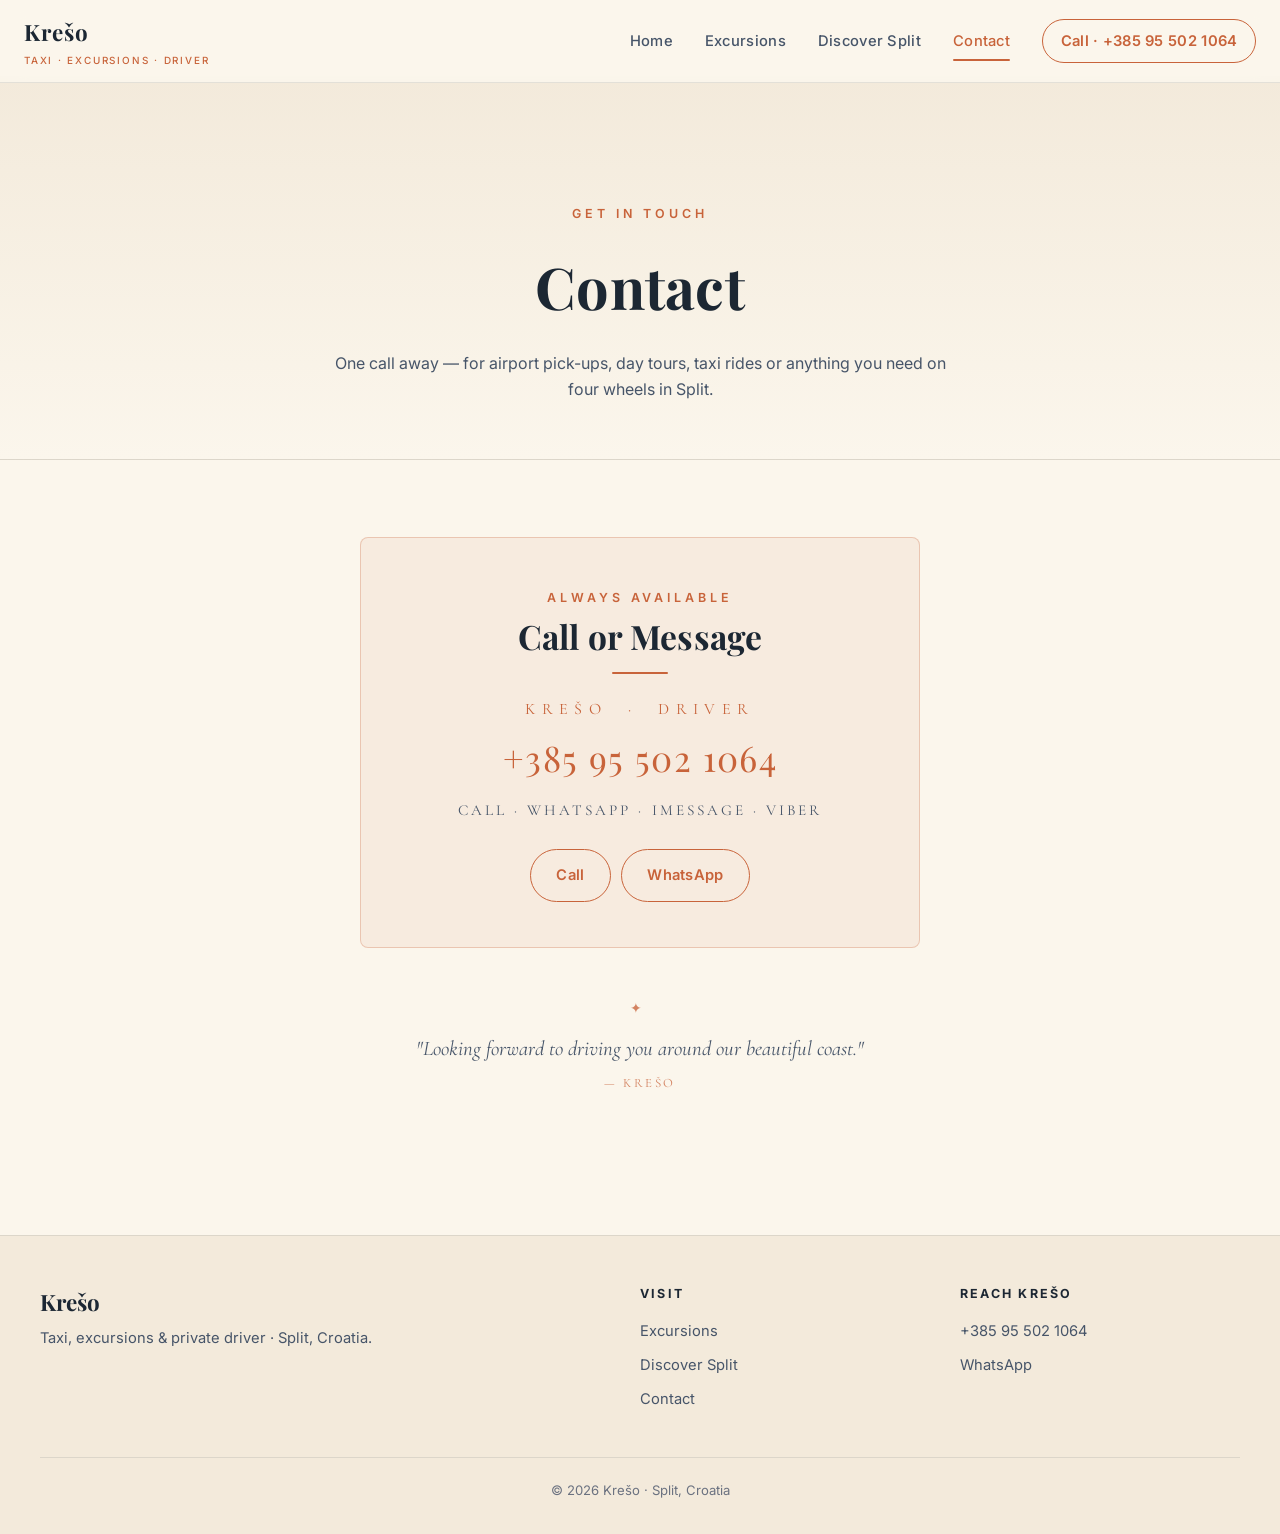
==== contact.html @ 5786f4ac "V1" ====
<!DOCTYPE html>
<html lang="en">
<head>
<meta charset="UTF-8">
<meta name="viewport" content="width=device-width, initial-scale=1.0">
<title>Contact — Krešo · Private Driver, Tours &amp; Taxi · Split</title>
<meta name="description" content="Get in touch with Krešo — your private driver, tour guide and taxi in Split, Croatia.">
<link rel="preconnect" href="https://fonts.googleapis.com">
<link rel="preconnect" href="https://fonts.gstatic.com" crossorigin>
<link href="https://fonts.googleapis.com/css2?family=Inter:wght@400;500;600;700&family=Playfair+Display:ital,wght@0,400;0,600;0,700;1,400&family=Cormorant+Garamond:ital,wght@0,300;0,400;1,300;1,400&display=swap" rel="stylesheet">
<link rel="stylesheet" href="assets/css/styles.css">
</head>
<body style="padding-top: 76px;">

<!-- ─────────── NAVIGATION ─────────── -->
<nav class="nav">
  <div class="nav-inner">
    <a href="index.html" class="nav-brand">Krešo<small>Taxi · Excursions · Driver</small></a>
    <button class="nav-toggle" aria-label="Menu">☰</button>
    <ul class="nav-links">
      <li><a href="index.html">Home</a></li>
      <li><a href="index.html#offers">Excursions</a></li>
      <li><a href="split.html">Discover Split</a></li>
      <li><a href="contact.html">Contact</a></li>
      <li><a href="tel:+385955021064" class="nav-cta">Call · +385 95 502 1064</a></li>
    </ul>
  </div>
</nav>

<!-- ─────────── PAGE HEAD ─────────── -->
<header class="page-head">
  <span class="eyebrow">Get in Touch</span>
  <h1>Contact</h1>
  <p>One call away — for airport pick-ups, day tours, taxi rides or anything you need on four wheels in Split.</p>
</header>

<!-- ─────────── CONTACT CARD ─────────── -->
<section class="section">
  <div class="container">
    <div style="max-width: 560px; margin: 0 auto;">

      <!-- Phone card -->
      <div class="text-center" style="padding: 2.8rem 1.8rem; border: 1px solid var(--accent-faint); border-radius: 8px; background: var(--accent-bg);">
        <span class="eyebrow">Always Available</span>
        <h2 class="section-heading" style="margin-top: 0.5rem; font-size: clamp(1.5rem, 2.8vw, 2.1rem);">Call or Message</h2>
        <div class="divider"></div>

        <p style="margin-top: 1.4rem; font-family: 'Cormorant Garamond', serif; color: var(--accent); font-size: 1rem; letter-spacing: 0.4em; text-transform: uppercase;">Krešo &nbsp;·&nbsp; Driver</p>
        <div style="margin-top: 0.4rem; font-family: 'Playfair Display', serif; font-size: clamp(1.5rem, 3.4vw, 2.2rem); color: var(--accent); letter-spacing: 0.04em;">
          <a href="tel:+385955021064" style="color: var(--accent);">+385 95 502 1064</a>
        </div>
        <p style="margin-top: 0.7rem; font-family: 'Cormorant Garamond', serif; color: var(--text-dim); font-size: 0.95rem; letter-spacing: 0.2em; text-transform: uppercase;">
          Call · WhatsApp · iMessage · Viber
        </p>

        <div style="margin-top: 1.6rem; display: flex; gap: 0.6rem; justify-content: center; flex-wrap: wrap;">
          <a href="tel:+385955021064" class="btn">Call</a>
          <a href="https://wa.me/385955021064" target="_blank" rel="noopener" class="btn">WhatsApp</a>
        </div>
      </div>

    </div>

    <!-- Closing line -->
    <div class="text-center" style="margin-top: 3rem;">
      <div class="ornament">✦</div>
      <p class="italic" style="font-size: clamp(1.05rem, 1.8vw, 1.3rem); color: var(--text-dim); max-width: 620px; margin: 0.8rem auto 0; line-height: 1.5;">
        "Looking forward to driving you around our beautiful coast."
      </p>
      <p style="margin-top: 0.6rem; color: var(--accent-dim); letter-spacing: 0.2em; text-transform: uppercase; font-size: 0.8rem; font-family: 'Cormorant Garamond', serif;">
        — Krešo
      </p>
    </div>
  </div>
</section>

<!-- ─────────── FOOTER ─────────── -->
<footer class="footer">
  <div class="footer-inner">
    <div>
      <div class="footer-brand-name">Krešo</div>
      <div class="footer-tagline">Taxi, excursions &amp; private driver · Split, Croatia.</div>
    </div>
    <div>
      <div class="footer-h">Visit</div>
      <ul>
        <li><a href="index.html#offers">Excursions</a></li>
        <li><a href="split.html">Discover Split</a></li>
        <li><a href="contact.html">Contact</a></li>
      </ul>
    </div>
    <div>
      <div class="footer-h">Reach Krešo</div>
      <ul>
        <li><a href="tel:+385955021064">+385 95 502 1064</a></li>
        <li><a href="https://wa.me/385955021064" target="_blank" rel="noopener">WhatsApp</a></li>
      </ul>
    </div>
  </div>
  <div class="footer-bottom">© <span id="yr">2026</span> Krešo · Split, Croatia</div>
</footer>

<script src="assets/js/main.js"></script>
<script>document.getElementById('yr').textContent = new Date().getFullYear();</script>
</body>
</html>
---- assets/css/styles.css ----
/* ═══════════════════════════════════════════════════════════
   KREŠO — Taxi · Excursions · Offers   ·  Light Mediterranean
   ═══════════════════════════════════════════════════════════ */

:root {
  /* ── Palette ─────────────────────────────────────────────── */
  --bg:           #fbf6ec;           /* warm sunlit cream */
  --bg-soft:      #f3eadb;           /* deeper wheat */
  --bg-card:      #ffffff;
  --bg-deep:      #e9dcc4;

  --text:         #1c2733;           /* deep slate */
  --text-dim:     #475569;
  --text-faint:   #6b7280;
  --text-soft:    #93a1b1;

  --accent:       #c8633a;           /* terracotta — Dalmatian roof */
  --accent-bright:#db7a4d;
  --accent-dark:  #a14d2c;
  --accent-dim:   rgba(200, 99, 58, 0.78);
  --accent-faint: rgba(200, 99, 58, 0.28);
  --accent-bg:    rgba(200, 99, 58, 0.07);

  --blue:         #1e5a8a;           /* Adriatic deep blue */
  --blue-bright:  #2a7ab8;
  --blue-dim:     rgba(30, 90, 138, 0.85);
  --blue-faint:   rgba(30, 90, 138, 0.20);
  --blue-bg:      rgba(30, 90, 138, 0.07);

  --warm:         #e0a039;           /* sun-amber */

  --border:        rgba(28, 39, 51, 0.10);
  --border-strong: rgba(28, 39, 51, 0.18);

  --nav-bg:        rgba(251, 246, 236, 0.88);
  --nav-bg-scroll: rgba(251, 246, 236, 0.96);

  --shadow-sm: 0 1px 3px rgba(28, 39, 51, 0.06), 0 1px 2px rgba(28, 39, 51, 0.04);
  --shadow-md: 0 4px 12px rgba(28, 39, 51, 0.08), 0 2px 4px rgba(28, 39, 51, 0.04);
  --shadow-lg: 0 12px 28px rgba(28, 39, 51, 0.10), 0 4px 8px rgba(28, 39, 51, 0.05);

  /* Backwards-compatible aliases used by Discover Split components */
  --gold:         var(--accent);
  --gold-bright:  var(--accent-bright);
  --gold-dim:     var(--accent-dim);
  --gold-faint:   var(--accent-faint);
  --gold-bg:      var(--accent-bg);
}

*, *::before, *::after { box-sizing: border-box; margin: 0; padding: 0; }

html { scroll-behavior: smooth; }

body {
  background: var(--bg);
  color: var(--text);
  font-family: 'Inter', 'Helvetica Neue', sans-serif;
  font-weight: 400;
  line-height: 1.65;
  -webkit-font-smoothing: antialiased;
  -moz-osx-font-smoothing: grayscale;
  min-height: 100vh;
  overflow-x: clip;
}

img { max-width: 100%; display: block; height: auto; }
a { color: var(--accent); text-decoration: none; transition: color 0.2s; }
a:hover { color: var(--accent-bright); }

/* ─── Typography ─── */
.brand-display {
  font-family: 'Playfair Display', Georgia, serif;
  font-weight: 700;
  letter-spacing: 0.04em;
  line-height: 1.05;
  color: var(--text);
}
.eyebrow {
  font-family: 'Inter', sans-serif;
  font-weight: 600;
  letter-spacing: 0.32em;
  text-transform: uppercase;
  color: var(--accent);
  font-size: 0.78rem;
}
.section-heading {
  font-family: 'Playfair Display', Georgia, serif;
  font-weight: 700;
  color: var(--text);
  letter-spacing: 0.005em;
  line-height: 1.15;
  font-size: clamp(1.7rem, 3.8vw, 2.8rem);
}
.section-sub {
  font-family: 'Inter', sans-serif;
  font-weight: 400;
  font-size: clamp(0.95rem, 1.5vw, 1.05rem);
  letter-spacing: 0.02em;
  color: var(--text-dim);
  margin-top: 0.7rem;
  max-width: 560px;
  margin-left: auto;
  margin-right: auto;
}
.body-text {
  font-size: clamp(1rem, 1.2vw, 1.08rem);
  color: var(--text-dim);
  line-height: 1.75;
}
.gold-em { color: var(--accent); font-weight: 600; }
.warm-em { color: var(--blue); font-weight: 600; }
.italic { font-family: 'Cormorant Garamond', Georgia, serif; font-style: italic; font-size: 1.08em; }

/* ─── Divider ─── */
.divider {
  width: 56px; height: 2px;
  background: var(--accent);
  border-radius: 2px;
  margin: 1rem auto;
}
.ornament {
  font-size: 0.9rem;
  letter-spacing: 0.6em;
  color: var(--accent-dim);
  text-align: center;
  margin: 0.6rem 0;
}

/* ─── Layout ─── */
.container {
  width: 100%;
  max-width: 1200px;
  margin: 0 auto;
  padding: 0 1.5rem;
}
.section { padding: clamp(3rem, 6vw, 5rem) 0; }
.section-tight { padding: clamp(2rem, 4vw, 3rem) 0; }
.text-center { text-align: center; }

/* ─── Navigation ─── */
.nav {
  position: fixed;
  top: 0; left: 0; right: 0;
  z-index: 100;
  padding: 0.85rem 0;
  background: var(--nav-bg);
  -webkit-backdrop-filter: blur(12px);
  backdrop-filter: blur(12px);
  border-bottom: 1px solid var(--border);
  transition: background 0.3s ease, box-shadow 0.3s ease;
}
.nav.scrolled { box-shadow: var(--shadow-sm); background: var(--nav-bg-scroll); }
.nav-inner {
  display: flex;
  align-items: center;
  justify-content: space-between;
  max-width: 1300px;
  margin: 0 auto;
  padding: 0 1.5rem;
}
.nav-brand {
  font-family: 'Playfair Display', Georgia, serif;
  font-weight: 700;
  letter-spacing: 0.05em;
  color: var(--text);
  font-size: 1.4rem;
}
.nav-brand:hover { color: var(--accent); }
.nav-brand small {
  display: block;
  font-family: 'Inter', sans-serif;
  font-weight: 500;
  letter-spacing: 0.18em;
  font-size: 0.62rem;
  color: var(--accent);
  margin-top: 1px;
  text-transform: uppercase;
}
.nav-links {
  display: flex;
  gap: 2rem;
  list-style: none;
  align-items: center;
}
.nav-links a {
  font-family: 'Inter', sans-serif;
  color: var(--text-dim);
  font-size: 0.92rem;
  font-weight: 500;
  letter-spacing: 0.02em;
  position: relative;
  padding: 0.4rem 0;
}
.nav-links a:hover { color: var(--text); }
.nav-links a.active { color: var(--accent); }
.nav-links a.active::after {
  content: '';
  position: absolute;
  bottom: -4px;
  left: 0; right: 0;
  height: 2px;
  background: var(--accent);
  border-radius: 2px;
}
.nav-cta {
  display: inline-flex;
  align-items: center;
  gap: 0.4rem;
  padding: 0.55rem 1.1rem !important;
  border: 1.5px solid var(--accent) !important;
  border-radius: 999px;
  color: var(--accent) !important;
  font-weight: 600 !important;
  transition: background 0.2s, color 0.2s;
}
.nav-cta:hover { background: var(--accent); color: #fff !important; }
.nav-cta::after { display: none !important; }

.nav-toggle {
  display: none;
  background: none;
  border: none;
  color: var(--text);
  font-size: 1.6rem;
  cursor: pointer;
  padding: 0.4rem 0.6rem;
  min-width: 48px;
  min-height: 48px;
  line-height: 1;
  border-radius: 6px;
  transition: background 0.2s;
}
.nav-toggle:active { background: rgba(28, 39, 51, 0.08); }

/* ─── Hero ─── */
.hero {
  position: relative;
  min-height: 90vh;
  display: flex;
  flex-direction: column;
  justify-content: center;
  align-items: center;
  text-align: center;
  padding: 8rem 1.5rem 4rem;
  overflow: hidden;
  background:
    radial-gradient(ellipse at 20% 10%, rgba(200, 99, 58, 0.10) 0%, transparent 55%),
    radial-gradient(ellipse at 85% 90%, rgba(30, 90, 138, 0.08) 0%, transparent 50%),
    var(--bg);
}
.hero-bg {
  position: absolute;
  inset: 0;
  z-index: 0;
}
.hero-bg img {
  width: 100%; height: 100%;
  object-fit: cover;
  opacity: 0.16;
}
.hero-bg::after {
  content: '';
  position: absolute;
  inset: 0;
  background: linear-gradient(180deg, rgba(251, 246, 236, 0.4) 0%, var(--bg) 100%);
}
.hero-content { position: relative; z-index: 1; max-width: 900px; }
.hero-badge {
  display: inline-flex;
  align-items: center;
  gap: 0.5rem;
  padding: 0.4rem 0.95rem;
  border-radius: 999px;
  background: rgba(255, 255, 255, 0.7);
  border: 1px solid var(--border);
  color: var(--text-dim);
  font-size: 0.82rem;
  font-weight: 500;
  letter-spacing: 0.03em;
  margin-bottom: 1.4rem;
  box-shadow: var(--shadow-sm);
}
.hero-badge .dot {
  width: 7px; height: 7px;
  background: #2bbb6c;
  border-radius: 50%;
  box-shadow: 0 0 0 3px rgba(43, 187, 108, 0.18);
}
.hero h1 {
  font-size: clamp(3rem, 9vw, 6.2rem);
  margin: 0.5rem 0 1.2rem;
}
.hero .accent-tag {
  font-family: 'Cormorant Garamond', Georgia, serif;
  font-style: italic;
  color: var(--accent);
  font-size: clamp(1.2rem, 2.4vw, 1.7rem);
  display: block;
  margin-top: 0.5rem;
}
.hero-tagline {
  font-size: clamp(1.05rem, 1.7vw, 1.25rem);
  color: var(--text-dim);
  max-width: 600px;
  margin: 0 auto 2rem;
  line-height: 1.65;
}
.hero-cta-row {
  display: flex;
  gap: 0.7rem;
  justify-content: center;
  flex-wrap: wrap;
  margin-top: 0.8rem;
}
.hero-meta {
  margin-top: 2.6rem;
  display: flex;
  gap: 1.6rem;
  justify-content: center;
  flex-wrap: wrap;
  color: var(--text-faint);
  font-size: 0.85rem;
}
.hero-meta span { display: inline-flex; align-items: center; gap: 0.4rem; }
.hero-meta .ico { color: var(--accent); font-size: 1rem; }

/* ─── Page header (inner pages) ─── */
.page-head {
  padding: 8rem 1.5rem 3.5rem;
  text-align: center;
  position: relative;
  background: linear-gradient(180deg, var(--bg-soft) 0%, var(--bg) 100%);
  border-bottom: 1px solid var(--border);
}
.page-head h1 {
  font-family: 'Playfair Display', Georgia, serif;
  font-size: clamp(2.2rem, 5vw, 3.6rem);
  color: var(--text);
  font-weight: 700;
  letter-spacing: 0.005em;
}
.page-head .eyebrow { display: block; margin-bottom: 0.9rem; }
.page-head p { color: var(--text-dim); margin-top: 1rem; max-width: 640px; margin-left: auto; margin-right: auto; }

/* ─── Cards ─── */
.card {
  background: var(--bg-card);
  border: 1px solid var(--border);
  border-radius: 12px;
  padding: 1.5rem 1.6rem;
  transition: transform 0.25s ease, box-shadow 0.25s ease, border-color 0.25s ease;
  text-align: left;
  box-shadow: var(--shadow-sm);
}
.card:hover {
  transform: translateY(-3px);
  box-shadow: var(--shadow-md);
  border-color: var(--accent-faint);
}
.card-title {
  font-family: 'Playfair Display', Georgia, serif;
  font-size: 1.12rem;
  color: var(--text);
  margin-bottom: 0.5rem;
  font-weight: 700;
  letter-spacing: 0.005em;
}
.card-body { color: var(--text-dim); font-size: 0.98rem; line-height: 1.65; }

/* ─── Service cards (icon + title + line) ─── */
.service-grid {
  display: grid;
  grid-template-columns: repeat(4, 1fr);
  gap: 1rem;
}
.service {
  background: var(--bg-card);
  border: 1px solid var(--border);
  border-radius: 14px;
  padding: 1.6rem 1.4rem;
  text-align: center;
  box-shadow: var(--shadow-sm);
  transition: transform 0.25s ease, box-shadow 0.25s ease, border-color 0.25s ease;
}
.service:hover { transform: translateY(-3px); box-shadow: var(--shadow-md); border-color: var(--accent-faint); }
.service-ico {
  width: 52px; height: 52px;
  margin: 0 auto 0.9rem;
  display: flex; align-items: center; justify-content: center;
  border-radius: 50%;
  background: var(--accent-bg);
  color: var(--accent);
  font-size: 1.4rem;
}
.service-title {
  font-family: 'Playfair Display', Georgia, serif;
  font-size: 1.1rem;
  color: var(--text);
  font-weight: 700;
  margin-bottom: 0.35rem;
}
.service-desc { color: var(--text-dim); font-size: 0.9rem; line-height: 1.5; }

/* ─── Offer cards (excursions) ─── */
.offer-grid {
  display: grid;
  grid-template-columns: repeat(3, 1fr);
  gap: 1.4rem;
}
.offer {
  background: var(--bg-card);
  border: 1px solid var(--border);
  border-radius: 14px;
  overflow: hidden;
  display: flex;
  flex-direction: column;
  transition: transform 0.25s ease, box-shadow 0.25s ease;
  box-shadow: var(--shadow-sm);
}
.offer:hover { transform: translateY(-4px); box-shadow: var(--shadow-md); }
.offer-photo {
  position: relative;
  aspect-ratio: 16 / 10;
  background:
    linear-gradient(135deg, rgba(200, 99, 58, 0.18) 0%, rgba(30, 90, 138, 0.22) 100%),
    var(--bg-deep);
  display: flex;
  align-items: flex-end;
  justify-content: flex-start;
  padding: 0.9rem;
}
.offer-photo::before {
  content: 'Photo coming soon';
  position: absolute;
  inset: 0;
  display: flex;
  align-items: center;
  justify-content: center;
  font-family: 'Cormorant Garamond', serif;
  font-style: italic;
  color: rgba(28, 39, 51, 0.35);
  font-size: 0.95rem;
  letter-spacing: 0.05em;
  pointer-events: none;
}
.offer-photo img {
  position: absolute; inset: 0;
  width: 100%; height: 100%;
  object-fit: cover;
}
.offer-photo img + .offer-photo::before { display: none; }
.offer-tag {
  position: relative;
  z-index: 1;
  padding: 0.3rem 0.7rem;
  background: rgba(255, 255, 255, 0.95);
  color: var(--text);
  font-size: 0.72rem;
  font-weight: 600;
  letter-spacing: 0.06em;
  text-transform: uppercase;
  border-radius: 999px;
  box-shadow: var(--shadow-sm);
}
.offer-tag.popular { background: var(--accent); color: #fff; }
.offer-body { padding: 1.1rem 1.3rem 1.3rem; flex: 1; display: flex; flex-direction: column; }
.offer-title {
  font-family: 'Playfair Display', Georgia, serif;
  font-size: 1.18rem;
  color: var(--text);
  font-weight: 700;
  margin-bottom: 0.3rem;
}
.offer-desc {
  color: var(--text-dim);
  font-size: 0.92rem;
  line-height: 1.55;
  flex: 1;
}
.offer-meta {
  display: flex;
  align-items: center;
  justify-content: space-between;
  margin-top: 1rem;
  padding-top: 0.9rem;
  border-top: 1px solid var(--border);
}
.offer-price {
  font-family: 'Playfair Display', serif;
  color: var(--accent);
  font-size: 1rem;
  font-weight: 700;
}
.offer-price small {
  font-family: 'Inter', sans-serif;
  font-weight: 500;
  color: var(--text-faint);
  font-size: 0.74rem;
  margin-left: 0.2rem;
  letter-spacing: 0.04em;
}
.offer-duration {
  font-size: 0.82rem;
  color: var(--text-faint);
  letter-spacing: 0.04em;
}

/* ─── "Why Krešo" feature row ─── */
.feature-row { display: grid; grid-template-columns: repeat(3, 1fr); gap: 1.6rem; }
.feature {
  text-align: center;
  padding: 1.4rem 1.2rem;
}
.feature-ico {
  width: 56px; height: 56px;
  margin: 0 auto 0.9rem;
  display: flex; align-items: center; justify-content: center;
  border-radius: 14px;
  background: var(--blue-bg);
  color: var(--blue);
  font-size: 1.5rem;
}
.feature-title {
  font-family: 'Playfair Display', Georgia, serif;
  font-size: 1.15rem;
  color: var(--text);
  font-weight: 700;
  margin-bottom: 0.35rem;
}
.feature p { color: var(--text-dim); font-size: 0.95rem; line-height: 1.6; }

/* ─── CTA block ─── */
.cta-block {
  background:
    radial-gradient(ellipse at 20% 0%, rgba(200, 99, 58, 0.12) 0%, transparent 50%),
    radial-gradient(ellipse at 100% 100%, rgba(30, 90, 138, 0.10) 0%, transparent 55%),
    var(--bg-soft);
  border: 1px solid var(--border);
  border-radius: 18px;
  padding: clamp(2.4rem, 5vw, 3.6rem) 2rem;
  text-align: center;
}

/* ─── Grids (legacy used by Discover Split) ─── */
.grid { display: grid; gap: 1.2rem; }
.grid-2 { grid-template-columns: repeat(2, 1fr); }
.grid-3 { grid-template-columns: repeat(3, 1fr); }
.grid-4 { grid-template-columns: repeat(4, 1fr); }

/* ─── Item list (legacy) ─── */
.item-list { display: flex; flex-direction: column; }
.item {
  display: flex;
  gap: 1.1rem;
  padding: 1.15rem 0;
  border-bottom: 1px solid var(--border);
}
.item:last-child { border-bottom: none; }
.item-icon {
  font-size: 0.95rem;
  color: var(--accent);
  min-width: 2.2rem;
  text-align: center;
  margin-top: 4px;
  flex-shrink: 0;
}
.item-title {
  font-family: 'Playfair Display', serif;
  font-size: 1.06rem;
  color: var(--text);
  margin-bottom: 0.3rem;
  font-weight: 700;
}
.item-desc { color: var(--text-dim); font-size: 0.98rem; line-height: 1.65; }

/* ─── Hero entrance animation ─── */
@keyframes hero-rise {
  from { opacity: 0; transform: translateY(20px); }
  to   { opacity: 1; transform: translateY(0); }
}
.hero-content > * { animation: hero-rise 0.9s cubic-bezier(0.16, 1, 0.3, 1) both; }
.hero-content > *:nth-child(1) { animation-delay: 0.05s; }
.hero-content > *:nth-child(2) { animation-delay: 0.20s; }
.hero-content > *:nth-child(3) { animation-delay: 0.35s; }
.hero-content > *:nth-child(4) { animation-delay: 0.50s; }
.hero-content > *:nth-child(5) { animation-delay: 0.65s; }
.hero-content > *:nth-child(6) { animation-delay: 0.80s; }

@media (prefers-reduced-motion: reduce) {
  .hero-content > * { animation: none !important; }
}

/* ─── Reveal on scroll ─── */
.reveal {
  opacity: 0;
  transform: translateY(22px);
  transition: opacity 0.7s cubic-bezier(0.16, 1, 0.3, 1), transform 0.7s cubic-bezier(0.16, 1, 0.3, 1);
  will-change: opacity, transform;
}
.reveal.visible { opacity: 1; transform: translateY(0); }
@media (prefers-reduced-motion: reduce) {
  .reveal { opacity: 1 !important; transform: none !important; transition: none !important; }
}

/* ─── Leaflet map (light theme) ─── */
.leaflet-map {
  height: 460px; width: 100%;
  border: 1px solid var(--border);
  border-radius: 12px;
  overflow: hidden;
  max-width: 980px;
  margin: 0 auto;
  background: var(--bg-soft);
  box-shadow: var(--shadow-sm);
}
.pm-oblivion {
  width: 22px; height: 22px;
  background: var(--blue);
  border: 3px solid #fff;
  border-radius: 50%;
  box-shadow: 0 0 0 5px rgba(30, 90, 138, 0.30), 0 2px 8px rgba(0,0,0,0.25);
}
.pm-parking {
  width: 30px; height: 30px;
  background: #fff;
  border: 2px solid var(--accent);
  border-radius: 50%;
  color: var(--accent);
  font-family: 'Playfair Display', serif;
  font-weight: 700;
  font-size: 15px;
  display: flex; align-items: center; justify-content: center;
  box-shadow: 0 2px 6px rgba(0,0,0,0.2);
}
.leaflet-popup-content-wrapper {
  background: #fff;
  color: var(--text-dim);
  border: 1px solid var(--border);
  border-radius: 8px;
  box-shadow: var(--shadow-md);
}
.leaflet-popup-tip { background: #fff; }
.leaflet-popup-content {
  margin: 12px 16px;
  font-family: 'Inter', sans-serif;
  font-size: 13px;
  line-height: 1.55;
}
.leaflet-popup-content strong {
  font-family: 'Playfair Display', serif;
  color: var(--text);
  font-size: 14px;
  display: block;
  margin-bottom: 4px;
  letter-spacing: 0.005em;
}
.leaflet-popup-content a {
  color: var(--accent);
  text-decoration: none;
  border-bottom: 1px solid var(--accent-faint);
  font-size: 12px;
  letter-spacing: 0.06em;
  text-transform: uppercase;
}
.leaflet-container a.leaflet-popup-close-button { color: var(--text-faint); }
.leaflet-container a.leaflet-popup-close-button:hover { color: var(--accent); }
.leaflet-control-attribution { background: rgba(255,255,255, 0.85) !important; color: var(--text-faint) !important; font-size: 10px !important; }
.leaflet-control-attribution a { color: var(--accent-dim) !important; }
.pm-legend {
  text-align: center;
  font-family: 'Inter', sans-serif;
  color: var(--text-dim);
  font-size: 0.88rem;
  letter-spacing: 0.02em;
  margin: 1.4rem 0 1.6rem;
}
.pm-legend .swatch {
  display: inline-block;
  width: 12px; height: 12px;
  border-radius: 50%;
  vertical-align: middle;
  margin: 0 0.4rem 0 1rem;
}
.pm-legend .swatch.gold { background: var(--blue); border: 2px solid #fff; box-shadow: 0 0 0 1px var(--border); }
.pm-legend .swatch.parking { background: #fff; border: 2px solid var(--accent); }

/* ─── Sticky sub-navigation ─── */
.subnav {
  position: sticky;
  top: 64px;
  z-index: 50;
  background: var(--nav-bg-scroll);
  -webkit-backdrop-filter: blur(10px);
  backdrop-filter: blur(10px);
  border-bottom: 1px solid var(--border);
  padding: 0.5rem 0;
  overflow-x: auto;
  -webkit-overflow-scrolling: touch;
  scrollbar-width: none;
}
.subnav::-webkit-scrollbar { display: none; }
.subnav-inner {
  display: flex;
  justify-content: space-around;
  align-items: center;
  padding: 0 2rem;
  max-width: 1400px;
  width: 100%;
  margin: 0 auto;
  white-space: nowrap;
}
.subnav a {
  color: var(--text-dim);
  font-family: 'Inter', sans-serif;
  font-size: 0.85rem;
  font-weight: 500;
  letter-spacing: 0.04em;
  padding: 0.45rem 0.7rem;
  position: relative;
  flex: 0 0 auto;
}
.subnav a:hover { color: var(--text); }
.subnav a.active { color: var(--accent); }
.subnav a.active::after {
  content: '';
  position: absolute;
  left: 0.7rem; right: 0.7rem; bottom: -2px;
  height: 2px;
  background: var(--accent);
  border-radius: 2px;
}
[data-spy] { scroll-margin-top: 130px; }

/* ─── Dish card (light) ─── */
.dish-card {
  background: var(--bg-card);
  border: 1px solid var(--border);
  border-radius: 12px;
  overflow: hidden;
  display: flex;
  flex-direction: column;
  transition: transform 0.25s ease, box-shadow 0.25s ease;
  box-shadow: var(--shadow-sm);
}
.dish-card:hover { transform: translateY(-3px); box-shadow: var(--shadow-md); }
.dish-photo {
  display: block;
  position: relative;
  width: 100%;
  aspect-ratio: 16 / 10;
  overflow: hidden;
  background: var(--bg-soft);
  cursor: pointer;
}
.dish-photo img {
  width: 100%; height: 100%;
  object-fit: cover;
  transition: transform 0.5s ease;
}
.dish-photo::after {
  content: '↗  TasteAtlas';
  position: absolute;
  top: 10px; right: 12px;
  color: #fff;
  background: rgba(28, 39, 51, 0.78);
  padding: 4px 9px;
  border-radius: 4px;
  font-size: 11px;
  letter-spacing: 0.08em;
  text-transform: uppercase;
  font-family: 'Inter', sans-serif;
  font-weight: 600;
  opacity: 0;
  transition: opacity 0.3s;
  pointer-events: none;
  z-index: 2;
}
.dish-card:hover .dish-photo::after { opacity: 1; }
.dish-card:hover .dish-photo img { transform: scale(1.05); }
.dish-body { padding: 1.05rem 1.25rem 1.25rem; flex: 1; }
.dish-title {
  font-family: 'Playfair Display', serif;
  font-size: 1.05rem;
  color: var(--text);
  font-weight: 700;
  margin-bottom: 0.45rem;
}
.dish-body p {
  color: var(--text-dim);
  font-size: 0.92rem;
  line-height: 1.6;
}

/* ─── Photo Gallery / Lightbox ─── */
.gallery {
  display: grid;
  grid-template-columns: repeat(4, 1fr);
  gap: 0.6rem;
  margin-top: 1.8rem;
}
.gallery-item {
  position: relative;
  aspect-ratio: 1 / 1;
  overflow: hidden;
  border-radius: 8px;
  cursor: pointer;
  background: var(--bg-soft);
  border: 1px solid var(--border);
}
.gallery-item img {
  width: 100%; height: 100%;
  object-fit: cover;
  transition: transform 0.4s ease, opacity 0.3s ease;
}
.gallery-item:hover img { transform: scale(1.04); opacity: 0.92; }

.lightbox {
  position: fixed;
  inset: 0;
  background: rgba(15, 22, 32, 0.94);
  z-index: 1000;
  display: none;
  align-items: center;
  justify-content: center;
  padding: 2rem;
}
.lightbox.open { display: flex; }
.lightbox img {
  max-width: 100%;
  max-height: 90vh;
  object-fit: contain;
  border-radius: 4px;
}
.lightbox-close,
.lightbox-prev,
.lightbox-next {
  position: absolute;
  background: rgba(255, 255, 255, 0.10);
  border: 1px solid rgba(255, 255, 255, 0.25);
  color: #fff;
  font-size: 1.2rem;
  width: 48px; height: 48px;
  border-radius: 50%;
  cursor: pointer;
  transition: background 0.25s, border-color 0.25s;
  display: flex; align-items: center; justify-content: center;
  -webkit-backdrop-filter: blur(4px);
  backdrop-filter: blur(4px);
}
.lightbox-close:hover,
.lightbox-prev:hover,
.lightbox-next:hover {
  background: rgba(255, 255, 255, 0.22);
  border-color: rgba(255, 255, 255, 0.5);
}
.lightbox-close { top: 1.5rem; right: 1.5rem; }
.lightbox-prev  { left: 1.5rem; top: 50%; transform: translateY(-50%); }
.lightbox-next  { right: 1.5rem; top: 50%; transform: translateY(-50%); }
.lightbox-counter {
  position: absolute;
  bottom: 1.5rem; left: 50%; transform: translateX(-50%);
  color: rgba(255, 255, 255, 0.7);
  font-family: 'Inter', sans-serif;
  font-size: 0.88rem;
  letter-spacing: 0.06em;
}

/* ─── Buttons ─── */
.btn {
  display: inline-flex;
  align-items: center;
  gap: 0.5rem;
  padding: 0.85rem 1.6rem;
  border: 1.5px solid var(--accent);
  color: var(--accent);
  background: transparent;
  font-family: 'Inter', sans-serif;
  font-size: 0.92rem;
  font-weight: 600;
  letter-spacing: 0.02em;
  text-transform: none;
  cursor: pointer;
  transition: all 0.2s ease;
  border-radius: 999px;
  white-space: nowrap;
}
.btn:hover {
  background: var(--accent);
  color: #fff;
  transform: translateY(-1px);
  box-shadow: var(--shadow-md);
}
.btn-solid {
  background: var(--accent);
  color: #fff;
}
.btn-solid:hover {
  background: var(--accent-dark);
  border-color: var(--accent-dark);
}
.btn-blue {
  border-color: var(--blue);
  color: var(--blue);
}
.btn-blue:hover {
  background: var(--blue);
  color: #fff;
  border-color: var(--blue);
}
.btn-blue.btn-solid {
  background: var(--blue);
  color: #fff;
}
.btn-blue.btn-solid:hover {
  background: #163f60;
  border-color: #163f60;
}
.btn-lg { padding: 1rem 1.9rem; font-size: 1rem; }

/* ─── Footer ─── */
.footer {
  border-top: 1px solid var(--border);
  background: var(--bg-soft);
  padding: 3rem 1.5rem 2rem;
  margin-top: 4rem;
}
.footer-inner {
  max-width: 1200px;
  margin: 0 auto;
  display: grid;
  grid-template-columns: 2fr 1fr 1fr;
  gap: 2.5rem;
}
.footer-brand-name {
  font-family: 'Playfair Display', serif;
  font-size: 1.4rem;
  color: var(--text);
  font-weight: 700;
}
.footer-tagline {
  color: var(--text-dim);
  margin-top: 0.3rem;
  font-size: 0.92rem;
}
.footer-h {
  font-family: 'Inter', sans-serif;
  color: var(--text);
  font-size: 0.78rem;
  font-weight: 700;
  letter-spacing: 0.18em;
  text-transform: uppercase;
  margin-bottom: 0.8rem;
}
.footer ul { list-style: none; }
.footer ul li { margin-bottom: 0.45rem; }
.footer a, .footer p { color: var(--text-dim); font-size: 0.92rem; }
.footer a:hover { color: var(--accent); }
.footer-bottom {
  max-width: 1200px;
  margin: 2.4rem auto 0;
  padding-top: 1.4rem;
  border-top: 1px solid var(--border);
  text-align: center;
  color: var(--text-faint);
  font-size: 0.82rem;
}

/* ═══════════════════════════════════════════════════════════
   RESPONSIVE
   ═══════════════════════════════════════════════════════════ */
@media (max-width: 1000px) {
  .service-grid { grid-template-columns: repeat(2, 1fr); }
  .offer-grid { grid-template-columns: repeat(2, 1fr); }
}
@media (max-width: 900px) {
  .grid-3, .grid-4 { grid-template-columns: repeat(2, 1fr); }
  .footer-inner { grid-template-columns: 1fr; gap: 2rem; }
  .gallery { grid-template-columns: repeat(3, 1fr); }
  .feature-row { grid-template-columns: 1fr; gap: 1rem; }
}

@media (max-width: 720px) {
  .nav-cta { display: none; }
  .nav-toggle { display: block; }
  .nav-links {
    position: fixed;
    top: 64px; left: 0; right: 0;
    bottom: 0;
    flex-direction: column;
    justify-content: flex-start;
    gap: 0;
    background: rgba(251, 246, 236, 0.985);
    backdrop-filter: blur(18px);
    -webkit-backdrop-filter: blur(18px);
    padding: 1.2rem 0 2rem;
    z-index: 99;
    overflow-y: auto;
    -webkit-overflow-scrolling: touch;
    transform: translateY(-100%);
    visibility: hidden;
    pointer-events: none;
    transition: transform 0.32s ease, visibility 0s linear 0.32s;
  }
  .nav-links.open {
    transform: translateY(0);
    visibility: visible;
    pointer-events: auto;
    transition: transform 0.32s ease, visibility 0s linear 0s;
  }
  .nav-links li { width: 100%; margin: 0.4rem 0; }
  .nav-links a {
    display: block;
    padding: 1.4rem 1.6rem;
    margin: 0 1rem;
    font-size: 1.15rem;
    text-align: center;
    border: 1px solid var(--border);
    border-radius: 12px;
    background: var(--bg-card);
    color: var(--text);
    touch-action: manipulation;
    transition: background 0.18s, color 0.18s, border-color 0.18s, transform 0.1s;
    box-shadow: var(--shadow-sm);
  }
  .nav-links a:active {
    background: var(--accent-bg);
    border-color: var(--accent);
    color: var(--accent);
    transform: scale(0.98);
  }
  .nav-links a.active {
    color: var(--accent);
    border-color: var(--accent);
    background: var(--accent-bg);
  }
  .nav-links a.active::after { display: none; }

  body.menu-open { overflow: hidden; }
  .nav-backdrop { display: none; }

  .grid-2, .grid-3, .grid-4, .service-grid, .offer-grid { grid-template-columns: 1fr; }
  .gallery { grid-template-columns: repeat(2, 1fr); gap: 0.4rem; }
  .hero { min-height: 80vh; padding: 6.5rem 1.5rem 3rem; }
  .page-head { padding: 6.5rem 1.5rem 2.6rem; }
  .lightbox { padding: 1rem; }
  .lightbox-prev, .lightbox-next { width: 40px; height: 40px; font-size: 1rem; }
  .lightbox-prev { left: 0.6rem; }
  .lightbox-next { right: 0.6rem; }
  .lightbox-close { top: 0.8rem; right: 0.8rem; width: 40px; height: 40px; }
}
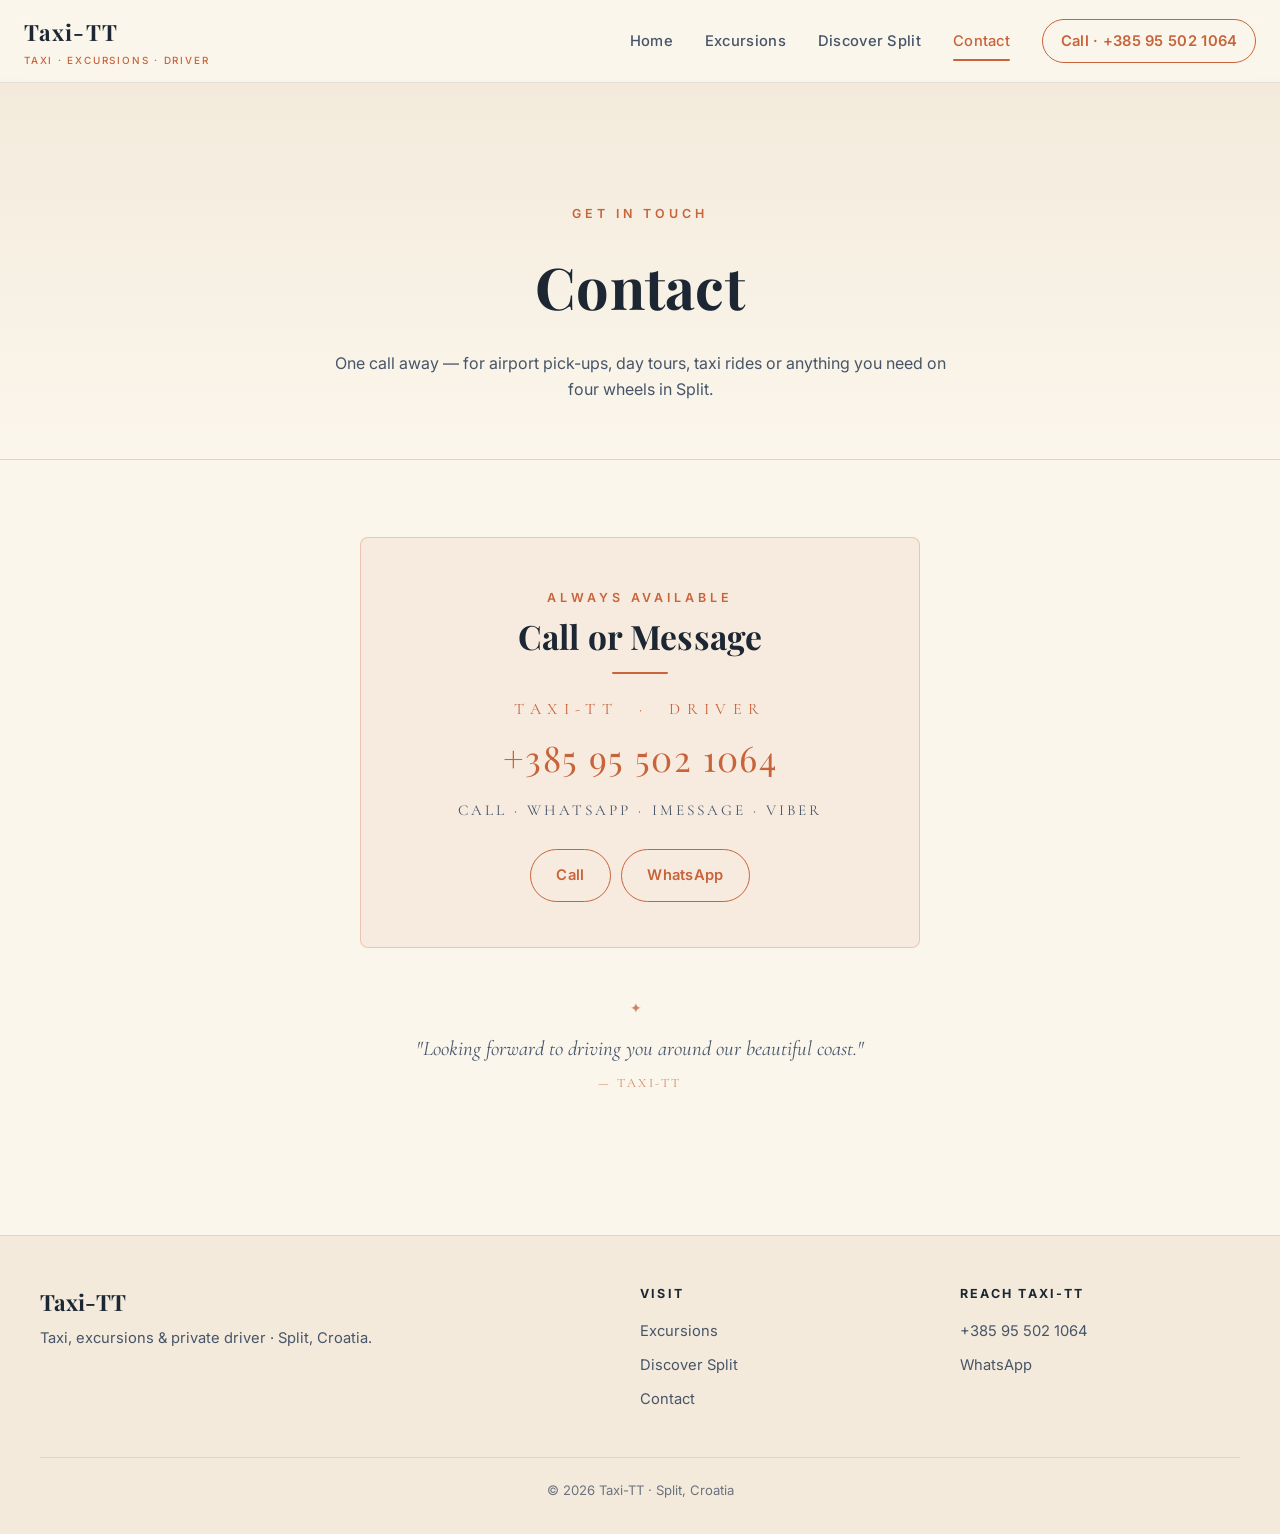
==== commit 987f973b: "V2" ====
--- a/contact.html
+++ b/contact.html
@@ -3,8 +3,8 @@
 <head>
 <meta charset="UTF-8">
 <meta name="viewport" content="width=device-width, initial-scale=1.0">
-<title>Contact — Krešo · Private Driver, Tours &amp; Taxi · Split</title>
-<meta name="description" content="Get in touch with Krešo — your private driver, tour guide and taxi in Split, Croatia.">
+<title>Contact — Taxi-TT · Private Driver, Tours &amp; Taxi · Split</title>
+<meta name="description" content="Get in touch with Taxi-TT — your private driver, tour guide and taxi in Split, Croatia.">
 <link rel="preconnect" href="https://fonts.googleapis.com">
 <link rel="preconnect" href="https://fonts.gstatic.com" crossorigin>
 <link href="https://fonts.googleapis.com/css2?family=Inter:wght@400;500;600;700&family=Playfair+Display:ital,wght@0,400;0,600;0,700;1,400&family=Cormorant+Garamond:ital,wght@0,300;0,400;1,300;1,400&display=swap" rel="stylesheet">
@@ -15,7 +15,7 @@
 <!-- ─────────── NAVIGATION ─────────── -->
 <nav class="nav">
   <div class="nav-inner">
-    <a href="index.html" class="nav-brand">Krešo<small>Taxi · Excursions · Driver</small></a>
+    <a href="index.html" class="nav-brand">Taxi-TT<small>Taxi · Excursions · Driver</small></a>
     <button class="nav-toggle" aria-label="Menu">☰</button>
     <ul class="nav-links">
       <li><a href="index.html">Home</a></li>
@@ -45,7 +45,7 @@
         <h2 class="section-heading" style="margin-top: 0.5rem; font-size: clamp(1.5rem, 2.8vw, 2.1rem);">Call or Message</h2>
         <div class="divider"></div>
 
-        <p style="margin-top: 1.4rem; font-family: 'Cormorant Garamond', serif; color: var(--accent); font-size: 1rem; letter-spacing: 0.4em; text-transform: uppercase;">Krešo &nbsp;·&nbsp; Driver</p>
+        <p style="margin-top: 1.4rem; font-family: 'Cormorant Garamond', serif; color: var(--accent); font-size: 1rem; letter-spacing: 0.4em; text-transform: uppercase;">Taxi-TT &nbsp;·&nbsp; Driver</p>
         <div style="margin-top: 0.4rem; font-family: 'Playfair Display', serif; font-size: clamp(1.5rem, 3.4vw, 2.2rem); color: var(--accent); letter-spacing: 0.04em;">
           <a href="tel:+385955021064" style="color: var(--accent);">+385 95 502 1064</a>
         </div>
@@ -68,7 +68,7 @@
         "Looking forward to driving you around our beautiful coast."
       </p>
       <p style="margin-top: 0.6rem; color: var(--accent-dim); letter-spacing: 0.2em; text-transform: uppercase; font-size: 0.8rem; font-family: 'Cormorant Garamond', serif;">
-        — Krešo
+        — Taxi-TT
       </p>
     </div>
   </div>
@@ -78,7 +78,7 @@
 <footer class="footer">
   <div class="footer-inner">
     <div>
-      <div class="footer-brand-name">Krešo</div>
+      <div class="footer-brand-name">Taxi-TT</div>
       <div class="footer-tagline">Taxi, excursions &amp; private driver · Split, Croatia.</div>
     </div>
     <div>
@@ -90,14 +90,14 @@
       </ul>
     </div>
     <div>
-      <div class="footer-h">Reach Krešo</div>
+      <div class="footer-h">Reach Taxi-TT</div>
       <ul>
         <li><a href="tel:+385955021064">+385 95 502 1064</a></li>
         <li><a href="https://wa.me/385955021064" target="_blank" rel="noopener">WhatsApp</a></li>
       </ul>
     </div>
   </div>
-  <div class="footer-bottom">© <span id="yr">2026</span> Krešo · Split, Croatia</div>
+  <div class="footer-bottom">© <span id="yr">2026</span> Taxi-TT · Split, Croatia</div>
 </footer>
 
 <script src="assets/js/main.js"></script>
--- a/assets/css/styles.css
+++ b/assets/css/styles.css
@@ -256,7 +256,7 @@
 .hero-bg img {
   width: 100%; height: 100%;
   object-fit: cover;
-  opacity: 0.16;
+  opacity: 0.45;
 }
 .hero-bg::after {
   content: '';
@@ -448,7 +448,7 @@
   width: 100%; height: 100%;
   object-fit: cover;
 }
-.offer-photo img + .offer-photo::before { display: none; }
+.offer-photo:has(img)::before { display: none; }
 .offer-tag {
   position: relative;
   z-index: 1;
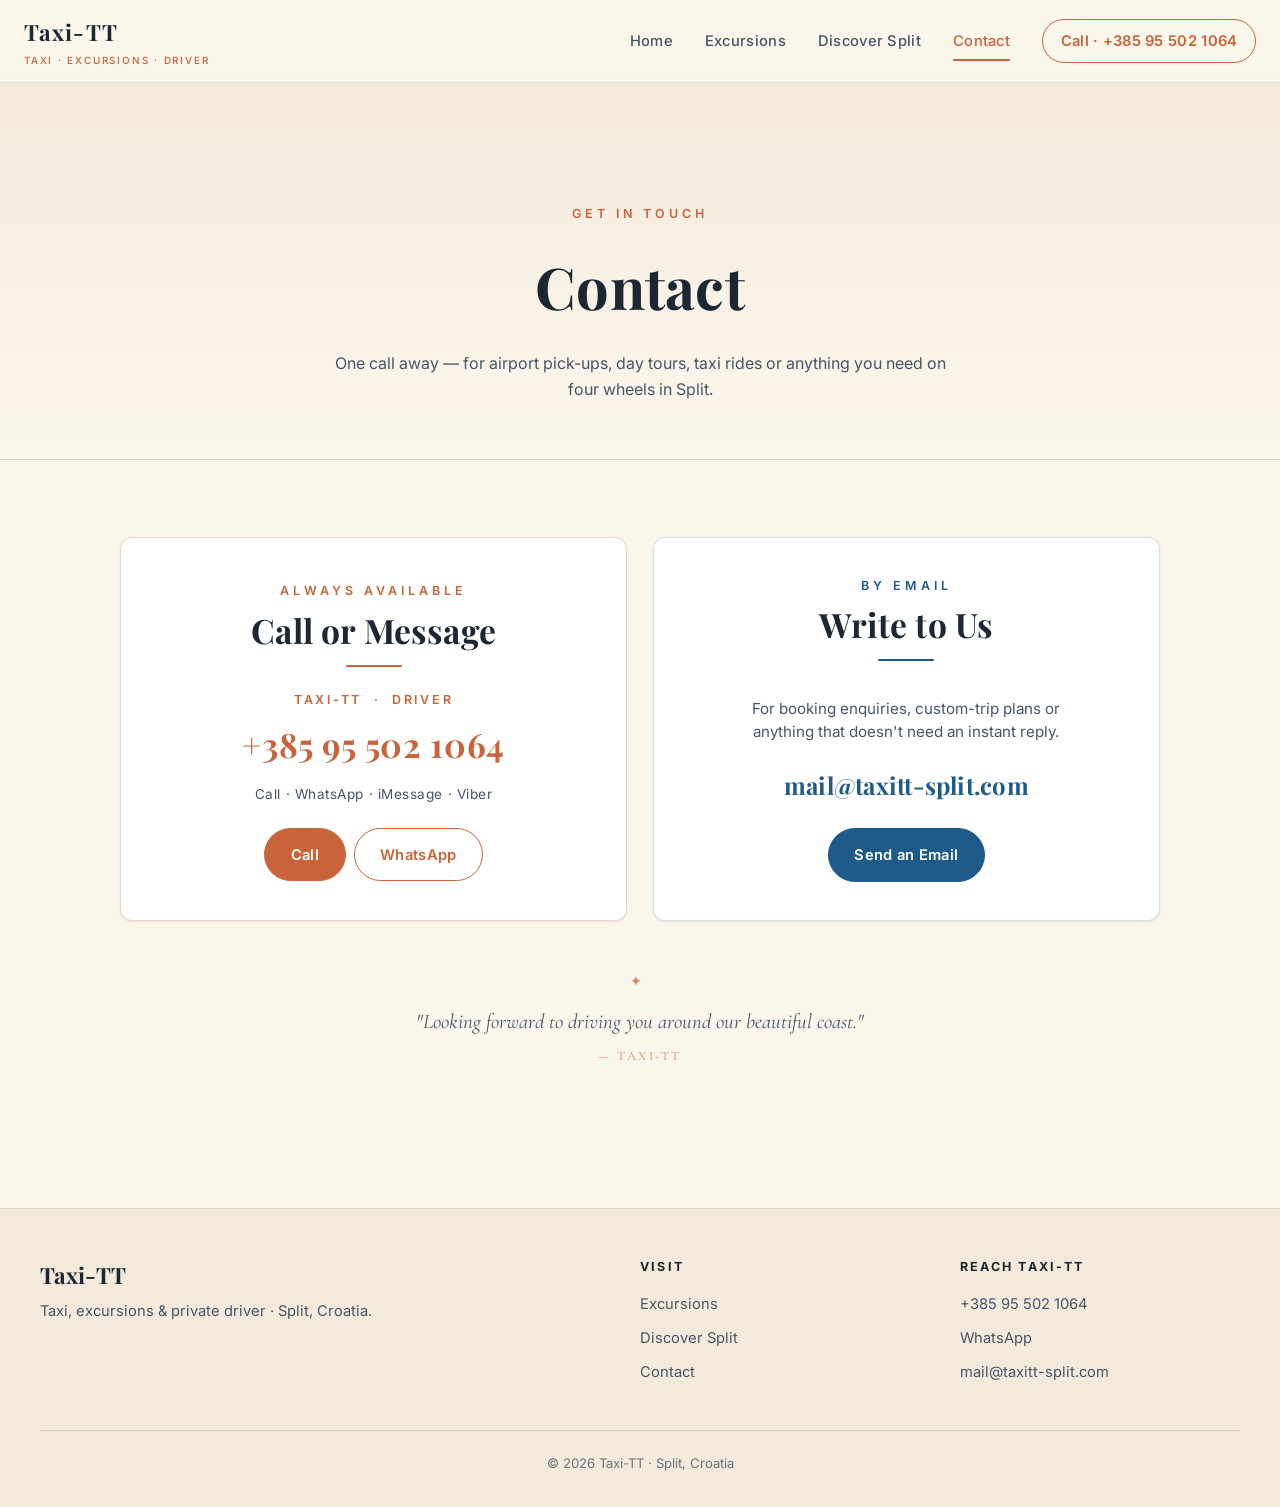
==== commit 4707ebbb: "Final" ====
--- a/contact.html
+++ b/contact.html
@@ -34,28 +34,47 @@
   <p>One call away — for airport pick-ups, day tours, taxi rides or anything you need on four wheels in Split.</p>
 </header>
 
-<!-- ─────────── CONTACT CARD ─────────── -->
+<!-- ─────────── CONTACT CARDS ─────────── -->
 <section class="section">
   <div class="container">
-    <div style="max-width: 560px; margin: 0 auto;">
+    <div class="grid grid-2" style="gap: 1.6rem; max-width: 1040px; margin: 0 auto; align-items: stretch;">
 
       <!-- Phone card -->
-      <div class="text-center" style="padding: 2.8rem 1.8rem; border: 1px solid var(--accent-faint); border-radius: 8px; background: var(--accent-bg);">
+      <div class="text-center" style="padding: 2.4rem 1.6rem; border: 1px solid var(--accent-faint); border-radius: 12px; background: var(--bg-card); box-shadow: var(--shadow-sm);">
         <span class="eyebrow">Always Available</span>
         <h2 class="section-heading" style="margin-top: 0.5rem; font-size: clamp(1.5rem, 2.8vw, 2.1rem);">Call or Message</h2>
         <div class="divider"></div>
 
-        <p style="margin-top: 1.4rem; font-family: 'Cormorant Garamond', serif; color: var(--accent); font-size: 1rem; letter-spacing: 0.4em; text-transform: uppercase;">Taxi-TT &nbsp;·&nbsp; Driver</p>
-        <div style="margin-top: 0.4rem; font-family: 'Playfair Display', serif; font-size: clamp(1.5rem, 3.4vw, 2.2rem); color: var(--accent); letter-spacing: 0.04em;">
+        <p style="margin-top: 1.4rem; font-family: 'Inter', sans-serif; color: var(--accent); font-size: 0.78rem; font-weight: 600; letter-spacing: 0.22em; text-transform: uppercase;">Taxi-TT &nbsp;·&nbsp; Driver</p>
+        <div style="margin-top: 0.4rem; font-family: 'Playfair Display', serif; font-size: clamp(1.5rem, 3.4vw, 2.1rem); color: var(--accent); letter-spacing: 0.02em; font-weight: 700;">
           <a href="tel:+385955021064" style="color: var(--accent);">+385 95 502 1064</a>
         </div>
-        <p style="margin-top: 0.7rem; font-family: 'Cormorant Garamond', serif; color: var(--text-dim); font-size: 0.95rem; letter-spacing: 0.2em; text-transform: uppercase;">
+        <p style="margin-top: 0.7rem; color: var(--text-dim); font-size: 0.85rem; letter-spacing: 0.04em;">
           Call · WhatsApp · iMessage · Viber
         </p>
 
-        <div style="margin-top: 1.6rem; display: flex; gap: 0.6rem; justify-content: center; flex-wrap: wrap;">
-          <a href="tel:+385955021064" class="btn">Call</a>
+        <div style="margin-top: 1.4rem; display: flex; gap: 0.5rem; justify-content: center; flex-wrap: wrap;">
+          <a href="tel:+385955021064" class="btn btn-solid">Call</a>
           <a href="https://wa.me/385955021064" target="_blank" rel="noopener" class="btn">WhatsApp</a>
+        </div>
+      </div>
+
+      <!-- Email card -->
+      <div class="text-center" style="padding: 2.4rem 1.6rem; border: 1px solid var(--blue-faint); border-radius: 12px; background: var(--bg-card); box-shadow: var(--shadow-sm); display: flex; flex-direction: column; justify-content: center;">
+        <span class="eyebrow" style="color: var(--blue);">By Email</span>
+        <h2 class="section-heading" style="margin-top: 0.5rem; font-size: clamp(1.5rem, 2.8vw, 2.1rem);">Write to Us</h2>
+        <div class="divider" style="background: var(--blue);"></div>
+
+        <p style="margin-top: 1.2rem; max-width: 360px; margin-left: auto; margin-right: auto; color: var(--text-dim); font-size: 0.95rem; line-height: 1.55;">
+          For booking enquiries, custom-trip plans or anything that doesn't need an instant reply.
+        </p>
+
+        <div style="margin-top: 1.4rem; font-family: 'Playfair Display', serif; font-size: clamp(1.05rem, 2.2vw, 1.5rem); color: var(--blue); letter-spacing: 0.01em; font-weight: 700; word-break: break-all;">
+          <a href="mailto:mail@taxitt-split.com" style="color: var(--blue);">mail@taxitt-split.com</a>
+        </div>
+
+        <div style="margin-top: 1.4rem;">
+          <a href="mailto:mail@taxitt-split.com" class="btn btn-blue btn-solid">Send an Email</a>
         </div>
       </div>
 
@@ -94,6 +113,7 @@
       <ul>
         <li><a href="tel:+385955021064">+385 95 502 1064</a></li>
         <li><a href="https://wa.me/385955021064" target="_blank" rel="noopener">WhatsApp</a></li>
+        <li><a href="mailto:mail@taxitt-split.com">mail@taxitt-split.com</a></li>
       </ul>
     </div>
   </div>
--- a/assets/css/styles.css
+++ b/assets/css/styles.css
@@ -235,18 +235,15 @@
 /* ─── Hero ─── */
 .hero {
   position: relative;
-  min-height: 90vh;
+  min-height: 92vh;
   display: flex;
   flex-direction: column;
-  justify-content: center;
+  justify-content: flex-start;
   align-items: center;
   text-align: center;
-  padding: 8rem 1.5rem 4rem;
+  padding: 7rem 1.5rem 3rem;
   overflow: hidden;
-  background:
-    radial-gradient(ellipse at 20% 10%, rgba(200, 99, 58, 0.10) 0%, transparent 55%),
-    radial-gradient(ellipse at 85% 90%, rgba(30, 90, 138, 0.08) 0%, transparent 50%),
-    var(--bg);
+  background: var(--bg);
 }
 .hero-bg {
   position: absolute;
@@ -256,14 +253,69 @@
 .hero-bg img {
   width: 100%; height: 100%;
   object-fit: cover;
-  opacity: 0.45;
+  opacity: 1;
 }
 .hero-bg::after {
   content: '';
   position: absolute;
   inset: 0;
-  background: linear-gradient(180deg, rgba(251, 246, 236, 0.4) 0%, var(--bg) 100%);
-}
+  background: linear-gradient(180deg,
+    rgba(251, 246, 236, 0.08) 0%,
+    transparent 22%,
+    transparent 92%,
+    rgba(251, 246, 236, 0.45) 99%,
+    var(--bg) 100%);
+}
+
+/* Hero text — VIVID ORANGE everywhere with hard dark stroke.
+   Pops on the dark car (orange on black = high contrast) AND on the light
+   buildings (the dark stroke gives the letters crisp definition). */
+.hero .brand-display,
+.hero .accent-tag,
+.hero .eyebrow,
+.hero-tagline,
+.hero-meta {
+  color: #ff8a3c;
+}
+.hero .brand-display {
+  text-shadow:
+    -2px -2px 0 rgba(0, 0, 0, 0.85),
+    2px -2px 0 rgba(0, 0, 0, 0.85),
+    -2px 2px 0 rgba(0, 0, 0, 0.85),
+    2px 2px 0 rgba(0, 0, 0, 0.85),
+    0 0 28px rgba(0, 0, 0, 0.55),
+    0 4px 12px rgba(0, 0, 0, 0.6);
+}
+.hero .accent-tag,
+.hero .eyebrow {
+  text-shadow:
+    -1px -1px 0 rgba(0, 0, 0, 0.8),
+    1px -1px 0 rgba(0, 0, 0, 0.8),
+    -1px 1px 0 rgba(0, 0, 0, 0.8),
+    1px 1px 0 rgba(0, 0, 0, 0.8),
+    0 0 16px rgba(0, 0, 0, 0.55),
+    0 2px 6px rgba(0, 0, 0, 0.5);
+}
+.hero-tagline {
+  font-weight: 600;
+  text-shadow:
+    -1px -1px 0 rgba(0, 0, 0, 0.8),
+    1px -1px 0 rgba(0, 0, 0, 0.8),
+    -1px 1px 0 rgba(0, 0, 0, 0.8),
+    1px 1px 0 rgba(0, 0, 0, 0.8),
+    0 0 16px rgba(0, 0, 0, 0.6),
+    0 2px 5px rgba(0, 0, 0, 0.5);
+}
+.hero-meta {
+  font-weight: 600;
+  text-shadow:
+    -1px -1px 0 rgba(0, 0, 0, 0.8),
+    1px -1px 0 rgba(0, 0, 0, 0.8),
+    -1px 1px 0 rgba(0, 0, 0, 0.8),
+    1px 1px 0 rgba(0, 0, 0, 0.8),
+    0 0 12px rgba(0, 0, 0, 0.55);
+}
+.hero-meta .ico { color: #ff8a3c; }
 .hero-content { position: relative; z-index: 1; max-width: 900px; }
 .hero-badge {
   display: inline-flex;
@@ -293,14 +345,14 @@
 .hero .accent-tag {
   font-family: 'Cormorant Garamond', Georgia, serif;
   font-style: italic;
-  color: var(--accent);
+  color: #ff8a3c;
   font-size: clamp(1.2rem, 2.4vw, 1.7rem);
   display: block;
   margin-top: 0.5rem;
 }
 .hero-tagline {
   font-size: clamp(1.05rem, 1.7vw, 1.25rem);
-  color: var(--text-dim);
+  color: #ff8a3c;
   max-width: 600px;
   margin: 0 auto 2rem;
   line-height: 1.65;
@@ -318,11 +370,11 @@
   gap: 1.6rem;
   justify-content: center;
   flex-wrap: wrap;
-  color: var(--text-faint);
+  color: #ff8a3c;
   font-size: 0.85rem;
 }
 .hero-meta span { display: inline-flex; align-items: center; gap: 0.4rem; }
-.hero-meta .ico { color: var(--accent); font-size: 1rem; }
+.hero-meta .ico { color: #ff8a3c; font-size: 1rem; }
 
 /* ─── Page header (inner pages) ─── */
 .page-head {
@@ -401,6 +453,313 @@
 }
 .service-desc { color: var(--text-dim); font-size: 0.9rem; line-height: 1.5; }
 
+/* ─── Airport transfer (fixed-price hero section) ─── */
+.section-airport {
+  background:
+    radial-gradient(ellipse at 0% 50%, rgba(30, 90, 138, 0.07) 0%, transparent 55%),
+    radial-gradient(ellipse at 100% 50%, rgba(200, 99, 58, 0.06) 0%, transparent 55%),
+    var(--bg);
+}
+.airport-grid {
+  display: grid;
+  grid-template-columns: 1fr 1.35fr;
+  gap: 1.8rem;
+  align-items: stretch;
+  max-width: 1080px;
+  margin: 0 auto;
+}
+.airport-pricing {
+  background: var(--bg-card);
+  border: 1px solid var(--border);
+  border-radius: 16px;
+  padding: 2rem 1.9rem;
+  box-shadow: var(--shadow-md);
+  display: flex;
+  flex-direction: column;
+}
+.airport-price-tag {
+  display: inline-block;
+  align-self: flex-start;
+  padding: 0.32rem 0.9rem;
+  background: var(--accent);
+  color: #fff;
+  font-size: 0.7rem;
+  font-weight: 700;
+  letter-spacing: 0.18em;
+  text-transform: uppercase;
+  border-radius: 999px;
+  margin-bottom: 0.9rem;
+}
+.airport-price {
+  font-family: 'Playfair Display', serif;
+  font-size: clamp(3.6rem, 8.5vw, 5.4rem);
+  font-weight: 700;
+  color: var(--accent);
+  line-height: 1;
+  letter-spacing: -0.01em;
+  margin: 0.2rem 0 0.4rem;
+}
+.airport-price-meta {
+  font-size: 0.92rem;
+  color: var(--text-dim);
+  margin-bottom: 1.4rem;
+  letter-spacing: 0.01em;
+}
+.airport-features {
+  list-style: none;
+  padding: 0;
+  margin: 0 0 1.6rem;
+}
+.airport-features li {
+  display: flex;
+  align-items: flex-start;
+  gap: 0.6rem;
+  font-size: 0.94rem;
+  color: var(--text-dim);
+  padding: 0.55rem 0;
+  border-bottom: 1px solid var(--border);
+  line-height: 1.5;
+}
+.airport-features li:last-child { border-bottom: none; }
+.airport-check {
+  display: inline-flex;
+  align-items: center;
+  justify-content: center;
+  width: 20px; height: 20px;
+  border-radius: 50%;
+  background: var(--accent-bg);
+  color: var(--accent);
+  font-size: 0.7rem;
+  font-weight: 700;
+  flex-shrink: 0;
+  margin-top: 2px;
+}
+.airport-cta {
+  display: flex;
+  gap: 0.5rem;
+  flex-wrap: wrap;
+  margin-top: auto;
+}
+.airport-map-wrap {
+  display: flex;
+  flex-direction: column;
+  gap: 0.8rem;
+  min-height: 380px;
+}
+.airport-map-wrap #airport-map {
+  flex: 1;
+  min-height: 320px;
+  margin: 0;
+  border-radius: 14px;
+}
+.airport-distance {
+  padding: 0.85rem 1.1rem;
+  background: var(--bg-card);
+  border: 1px solid var(--border);
+  border-radius: 10px;
+  display: flex;
+  justify-content: space-between;
+  align-items: center;
+  font-size: 0.92rem;
+  color: var(--text-dim);
+  flex-wrap: wrap;
+  gap: 0.5rem;
+}
+.airport-distance-label {
+  color: var(--text);
+  font-weight: 700;
+}
+.airport-distance-sep {
+  margin: 0 0.4rem;
+  color: var(--text-faint);
+}
+.airport-distance-route {
+  font-size: 0.85rem;
+  color: var(--text-faint);
+  letter-spacing: 0.02em;
+}
+.airport-distance-sub {
+  font-size: 0.85rem;
+  color: var(--text-faint);
+  font-style: italic;
+  margin-left: 0.45rem;
+  font-weight: 400;
+}
+
+/* Map pins for airport map */
+.pm-split-center {
+  width: 26px; height: 26px;
+  background: var(--accent);
+  border: 3px solid #fff;
+  border-radius: 50%;
+  box-shadow: 0 0 0 5px rgba(200, 99, 58, 0.30), 0 2px 8px rgba(0,0,0,0.20);
+}
+.pm-airport {
+  width: 38px; height: 38px;
+  background: var(--blue);
+  color: #fff;
+  border: 3px solid #fff;
+  border-radius: 50%;
+  display: flex; align-items: center; justify-content: center;
+  font-size: 17px;
+  box-shadow: 0 0 0 5px rgba(30, 90, 138, 0.25), 0 2px 8px rgba(0,0,0,0.20);
+}
+.pm-distance {
+  background: #fff;
+  color: var(--text);
+  border: 1.5px solid var(--accent);
+  border-radius: 999px;
+  padding: 4px 12px;
+  font-family: 'Inter', sans-serif;
+  font-size: 12px;
+  font-weight: 700;
+  letter-spacing: 0.04em;
+  white-space: nowrap;
+  text-align: center;
+  box-shadow: 0 2px 8px rgba(0, 0, 0, 0.15);
+}
+
+.airport-price-note {
+  font-size: 0.88rem;
+  color: var(--text-dim);
+  margin: 0.2rem 0 1.4rem;
+  padding: 0.7rem 0.9rem;
+  background: rgba(30, 90, 138, 0.05);
+  border-left: 3px solid var(--blue);
+  border-radius: 4px;
+  line-height: 1.55;
+}
+.airport-price-note strong { color: var(--text); font-weight: 700; }
+.airport-price-note a { color: var(--blue); font-weight: 600; }
+.airport-price-note a:hover { color: var(--blue-bright); }
+
+@media (max-width: 900px) {
+  .airport-grid { grid-template-columns: 1fr; gap: 1.4rem; }
+  .airport-map-wrap { min-height: 320px; }
+  .airport-map-wrap #airport-map { min-height: 280px; }
+  .airport-cta .btn { flex: 1; justify-content: center; }
+}
+
+/* ─── Meet the driver (about) ─── */
+.section-about { background: var(--bg-soft); }
+.about-heading-nick {
+  font-family: 'Cormorant Garamond', serif;
+  font-style: italic;
+  font-weight: 400;
+  color: var(--accent);
+  font-size: 0.95em;
+  letter-spacing: 0.005em;
+}
+.about-grid {
+  max-width: 780px;
+  margin: 0 auto;
+}
+.about-portrait {
+  display: flex;
+  flex-direction: column;
+  align-items: center;
+  gap: 1.1rem;
+}
+.about-portrait-frame {
+  width: 100%;
+  max-width: 300px;
+  aspect-ratio: 1 / 1;
+  border-radius: 50%;
+  background:
+    linear-gradient(135deg, rgba(200, 99, 58, 0.18) 0%, rgba(30, 90, 138, 0.18) 100%),
+    var(--bg-card);
+  border: 3px solid #fff;
+  display: flex;
+  align-items: center;
+  justify-content: center;
+  overflow: hidden;
+  position: relative;
+  box-shadow: var(--shadow-md);
+}
+.about-portrait-frame img {
+  width: 100%; height: 100%;
+  object-fit: cover;
+}
+.about-portrait-placeholder {
+  font-family: 'Cormorant Garamond', serif;
+  font-style: italic;
+  color: var(--text-faint);
+  font-size: 1rem;
+  text-align: center;
+  padding: 0 1rem;
+}
+.about-portrait-frame:has(img) .about-portrait-placeholder { display: none; }
+.about-name-card { text-align: center; }
+.about-name-card strong {
+  display: block;
+  font-family: 'Playfair Display', serif;
+  font-size: 1.4rem;
+  color: var(--text);
+  font-weight: 700;
+  letter-spacing: 0.01em;
+}
+.about-name-nick {
+  display: block;
+  font-family: 'Cormorant Garamond', serif;
+  font-style: italic;
+  color: var(--accent);
+  font-size: 1.05rem;
+  margin-top: 0.15rem;
+}
+.about-name-pron {
+  display: block;
+  color: var(--text-faint);
+  font-size: 0.78rem;
+  letter-spacing: 0.02em;
+  margin-top: 0.4rem;
+}
+.about-name-pron em { font-style: italic; color: var(--text-dim); font-weight: 600; }
+.about-bio p {
+  color: var(--text-dim);
+  font-size: 1.02rem;
+  line-height: 1.75;
+  margin-bottom: 1rem;
+}
+.about-bio p strong { color: var(--text); font-weight: 600; }
+.about-bio p em {
+  font-family: 'Cormorant Garamond', serif;
+  font-size: 1.05em;
+  color: var(--text);
+}
+.about-quickfacts {
+  list-style: none;
+  padding: 0;
+  margin-top: 1.5rem;
+  display: grid;
+  grid-template-columns: 1fr 1fr;
+  gap: 0 1.5rem;
+}
+.about-quickfacts li {
+  font-size: 0.92rem;
+  color: var(--text-dim);
+  padding: 0.55rem 0;
+  border-bottom: 1px solid var(--border);
+  display: flex;
+  align-items: flex-start;
+  gap: 0.6rem;
+  line-height: 1.5;
+}
+.about-quickfacts li:nth-last-child(-n+2) { border-bottom: none; }
+.about-fact-ico {
+  color: var(--accent);
+  flex-shrink: 0;
+  font-size: 0.9rem;
+  margin-top: 1px;
+}
+
+@media (max-width: 900px) {
+  .about-grid { grid-template-columns: 1fr; gap: 1.6rem; }
+  .about-portrait-frame { max-width: 240px; }
+  .about-quickfacts { grid-template-columns: 1fr; }
+  .about-quickfacts li:nth-last-child(-n+2) { border-bottom: 1px solid var(--border); }
+  .about-quickfacts li:last-child { border-bottom: none; }
+}
+
 /* ─── Offer cards (excursions) ─── */
 .offer-grid {
   display: grid;
@@ -429,6 +788,66 @@
   justify-content: flex-start;
   padding: 0.9rem;
 }
+/* ─── Flexible pricing banner ─── */
+.pricing-note {
+  display: grid;
+  grid-template-columns: auto 1fr auto;
+  align-items: center;
+  gap: 1.5rem;
+  padding: 1.4rem 1.8rem;
+  background:
+    linear-gradient(135deg, rgba(224, 160, 57, 0.10) 0%, rgba(200, 99, 58, 0.10) 100%),
+    var(--bg-card);
+  border: 1px solid var(--accent-faint);
+  border-radius: 14px;
+  margin-bottom: 2.2rem;
+  box-shadow: var(--shadow-sm);
+}
+.pricing-note-ico {
+  width: 52px; height: 52px;
+  display: flex; align-items: center; justify-content: center;
+  border-radius: 50%;
+  background: rgba(224, 160, 57, 0.18);
+  color: #95610f;
+  font-family: 'Playfair Display', serif;
+  font-size: 1.55rem;
+  font-weight: 700;
+  flex-shrink: 0;
+}
+.pricing-note-text {
+  color: var(--text-dim);
+  font-size: 0.95rem;
+  line-height: 1.55;
+}
+.pricing-note-text strong {
+  display: block;
+  color: var(--text);
+  font-family: 'Playfair Display', serif;
+  font-weight: 700;
+  font-size: 1.08rem;
+  margin-bottom: 0.2rem;
+  letter-spacing: 0;
+}
+.pricing-note-actions {
+  display: flex;
+  gap: 0.5rem;
+  flex-shrink: 0;
+}
+.pricing-note-actions .btn {
+  padding: 0.6rem 1.2rem;
+  font-size: 0.85rem;
+}
+@media (max-width: 900px) {
+  .pricing-note {
+    grid-template-columns: 1fr;
+    text-align: center;
+    padding: 1.6rem 1.4rem;
+    gap: 1rem;
+  }
+  .pricing-note-ico { margin: 0 auto; }
+  .pricing-note-actions { justify-content: center; flex-wrap: wrap; }
+}
+
 .offer-photo::before {
   content: 'Photo coming soon';
   position: absolute;
@@ -485,6 +904,18 @@
   padding-top: 0.9rem;
   border-top: 1px solid var(--border);
 }
+.offer-quote-link {
+  font-family: 'Inter', sans-serif;
+  font-size: 0.88rem;
+  font-weight: 600;
+  color: var(--accent);
+  letter-spacing: 0;
+  display: inline-flex;
+  align-items: center;
+  gap: 0.3rem;
+  transition: color 0.2s, gap 0.2s;
+}
+.offer-quote-link:hover { color: var(--accent-bright); gap: 0.5rem; }
 .offer-price {
   font-family: 'Playfair Display', serif;
   color: var(--accent);
